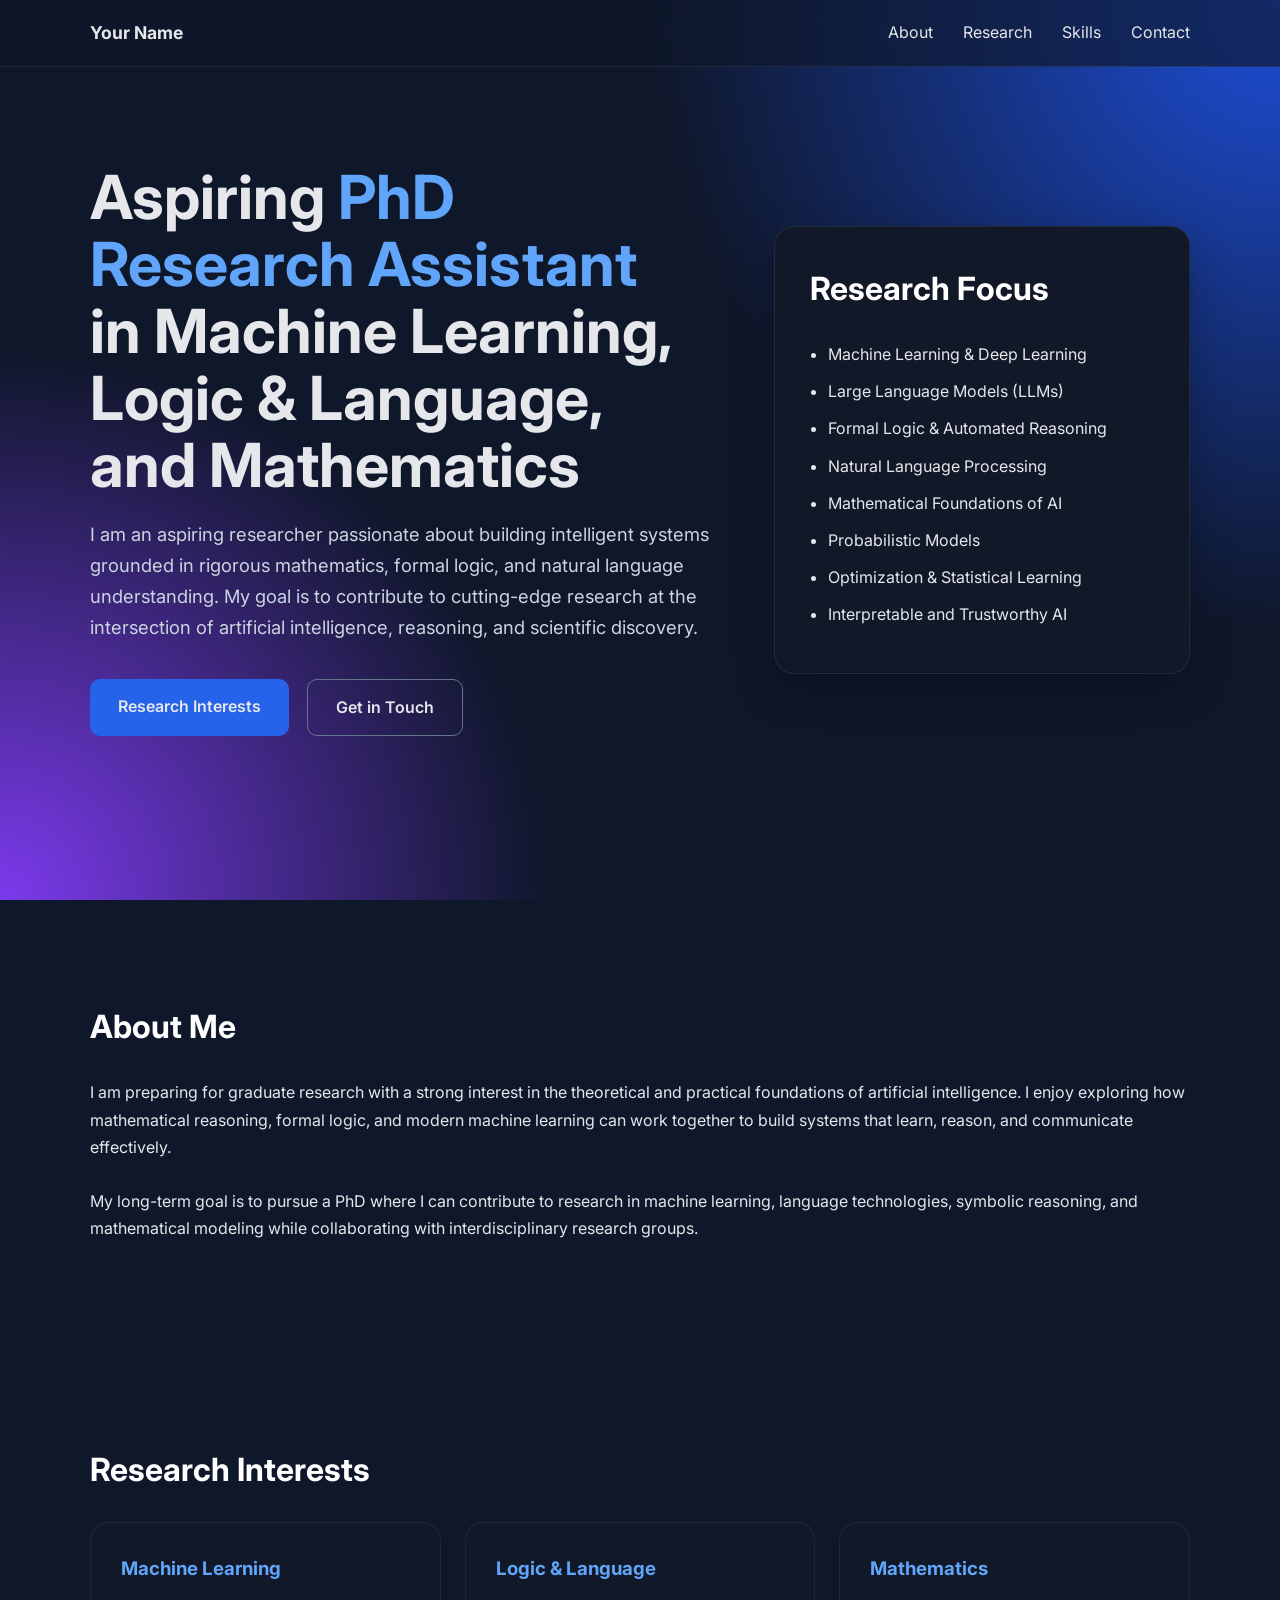
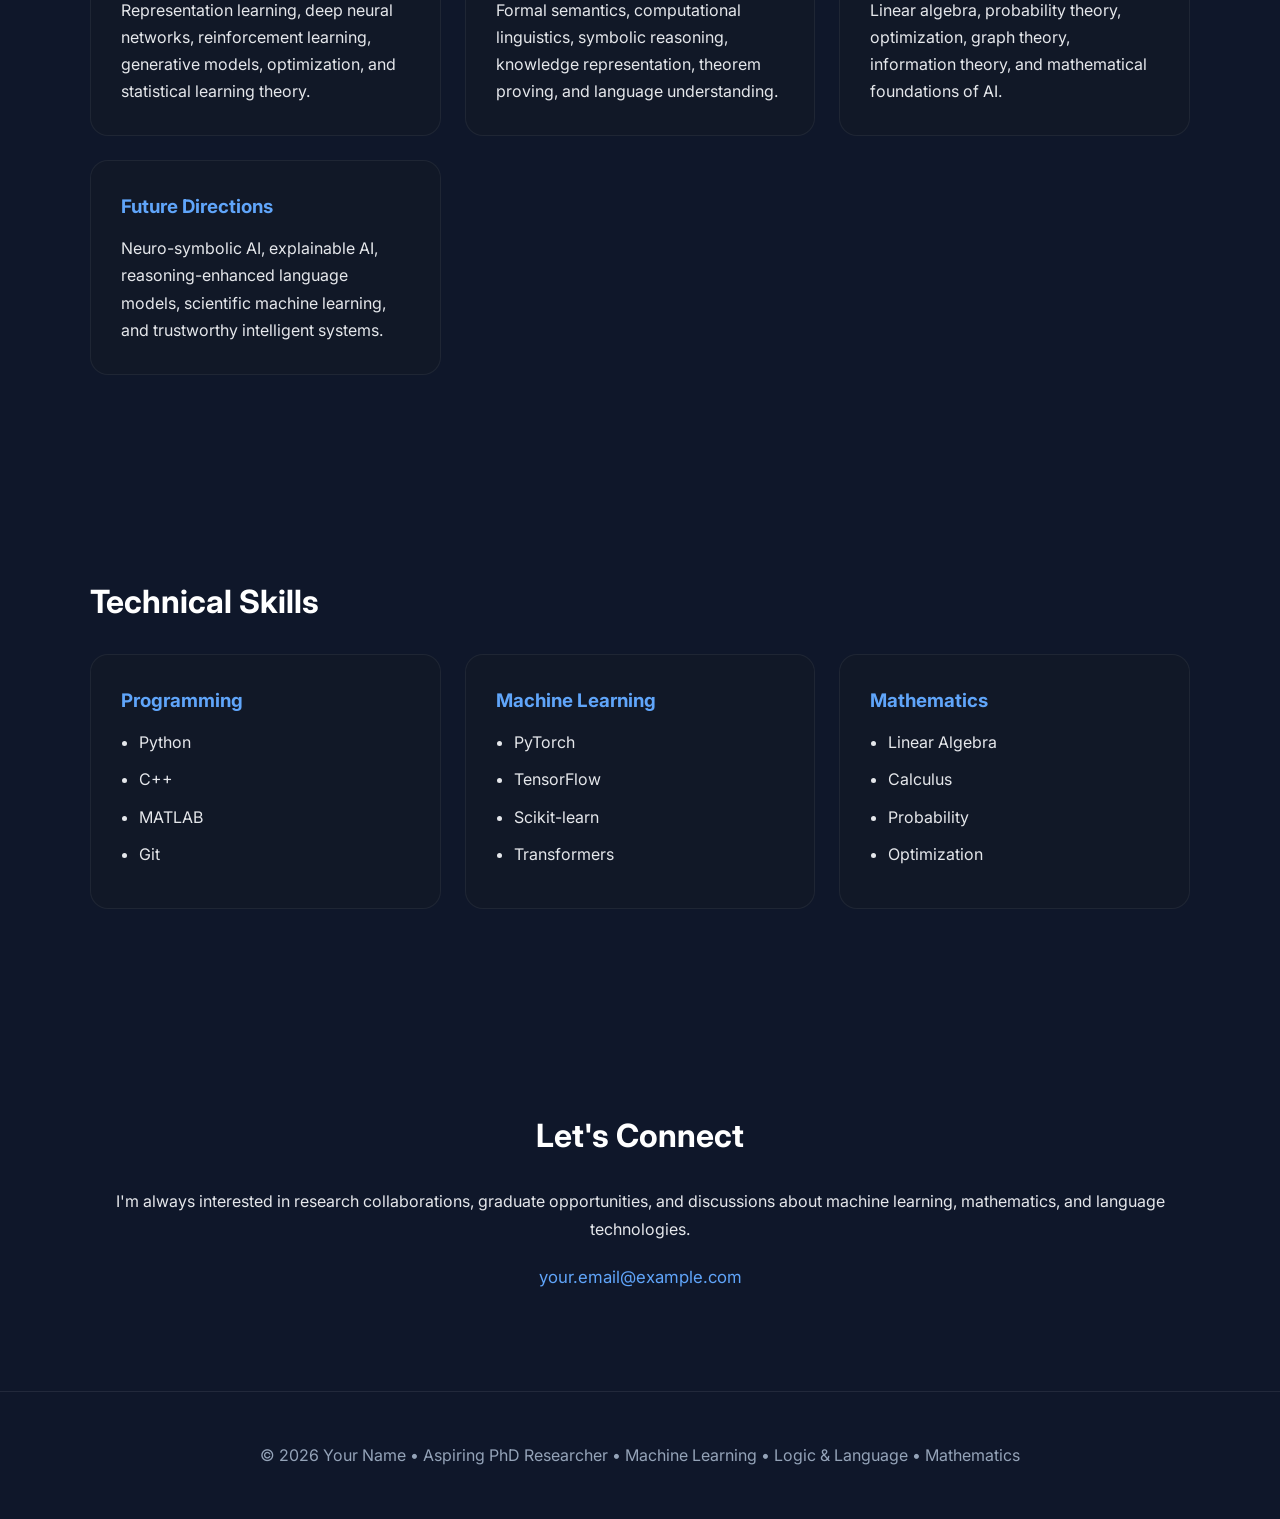
==== index.html @ fc8a48e3 "Create index.html" ====
<!DOCTYPE html> <html lang="en"> <head> <meta charset="UTF-8" /> <meta name="viewport" content="width=device-width, initial-scale=1.0" /> <title>Aspiring PhD Assistant | Machine Learning, Logic & Language, Mathematics</title> <link rel="preconnect" href="https://fonts.googleapis.com"> <link rel="preconnect" href="https://fonts.gstatic.com" crossorigin> <link href="https://fonts.googleapis.com/css2?family=Inter:wght@300;400;500;600;700&display=swap" rel="stylesheet"> <style> *{ margin:0; padding:0; box-sizing:border-box; } html{ scroll-behavior:smooth; } body{ font-family:Inter, sans-serif; background:#0f172a; color:#e5e7eb; line-height:1.7; } a{ text-decoration:none; color:inherit; } .container{ width:min(1100px,90%); margin:auto; } header{ min-height:100vh; display:flex; align-items:center; background: radial-gradient(circle at top right,#1d4ed8 0%,transparent 40%), radial-gradient(circle at bottom left,#7c3aed 0%,transparent 35%), #0f172a; } nav{ position:fixed; top:0; width:100%; backdrop-filter:blur(12px); background:rgba(15,23,42,.65); z-index:999; border-bottom:1px solid rgba(255,255,255,.08); } nav .container{ display:flex; justify-content:space-between; align-items:center; padding:18px 0; } .logo{ font-weight:700; font-size:1.1rem; } .menu{ display:flex; gap:30px; } .menu a:hover{ color:#60a5fa; } .hero{ display:grid; grid-template-columns:1.2fr .8fr; gap:60px; align-items:center; } h1{ font-size:3.8rem; line-height:1.1; margin-bottom:20px; } .highlight{ color:#60a5fa; } .subtitle{ color:#cbd5e1; font-size:1.15rem; max-width:650px; margin-bottom:35px; } .buttons{ display:flex; gap:18px; flex-wrap:wrap; } .btn{ padding:14px 28px; border-radius:10px; font-weight:600; transition:.3s; } .primary{ background:#2563eb; } .primary:hover{ background:#1d4ed8; } .secondary{ border:1px solid #64748b; } .secondary:hover{ background:#1e293b; } .card{ background:#111827; border:1px solid rgba(255,255,255,.08); padding:35px; border-radius:20px; box-shadow:0 15px 40px rgba(0,0,0,.25); } section{ padding:100px 0; } h2{ font-size:2rem; margin-bottom:25px; color:white; } .grid{ display:grid; grid-template-columns:repeat(auto-fit,minmax(260px,1fr)); gap:24px; } .research-card{ background:#111827; padding:30px; border-radius:18px; border:1px solid rgba(255,255,255,.06); transition:.3s; } .research-card:hover{ transform:translateY(-5px); border-color:#2563eb; } .research-card h3{ margin-bottom:12px; color:#60a5fa; } ul{ padding-left:18px; } li{ margin:10px 0; } footer{ padding:50px 0; border-top:1px solid rgba(255,255,255,.08); text-align:center; color:#94a3b8; } .contact{ text-align:center; } .email{ margin-top:20px; display:inline-block; font-size:1.05rem; color:#60a5fa; } @media(max-width:850px){ h1{ font-size:2.7rem; } .hero{ grid-template-columns:1fr; } .menu{ display:none; } } </style> </head> <body> <nav> <div class="container"> <div class="logo">Your Name</div><div class="menu">
  <a href="#about">About</a>
  <a href="#research">Research</a>
  <a href="#skills">Skills</a>
  <a href="#contact">Contact</a>
</div>
</div> </nav> <header> <div class="container hero"> <div> <h1> Aspiring <span class="highlight">PhD Research Assistant</span><br> in Machine Learning, Logic & Language, and Mathematics </h1> <p class="subtitle"> I am an aspiring researcher passionate about building intelligent systems grounded in rigorous mathematics, formal logic, and natural language understanding. My goal is to contribute to cutting-edge research at the intersection of artificial intelligence, reasoning, and scientific discovery. </p> <div class="buttons"> <a href="#research" class="btn primary">Research Interests</a> <a href="#contact" class="btn secondary">Get in Touch</a> </div> </div> <div class="card"> <h2>Research Focus</h2> <ul> <li>Machine Learning & Deep Learning</li> <li>Large Language Models (LLMs)</li> <li>Formal Logic & Automated Reasoning</li> <li>Natural Language Processing</li> <li>Mathematical Foundations of AI</li> <li>Probabilistic Models</li> <li>Optimization & Statistical Learning</li> <li>Interpretable and Trustworthy AI</li> </ul> </div> </div> </header> <section id="about"> <div class="container"> <h2>About Me</h2> <p> I am preparing for graduate research with a strong interest in the theoretical and practical foundations of artificial intelligence. I enjoy exploring how mathematical reasoning, formal logic, and modern machine learning can work together to build systems that learn, reason, and communicate effectively. </p> <br> <p> My long-term goal is to pursue a PhD where I can contribute to research in machine learning, language technologies, symbolic reasoning, and mathematical modeling while collaborating with interdisciplinary research groups. </p> </div> </section> <section id="research"> <div class="container"> <h2>Research Interests</h2> <div class="grid"> <div class="research-card"> <h3>Machine Learning</h3> <p> Representation learning, deep neural networks, reinforcement learning, generative models, optimization, and statistical learning theory. </p> </div> <div class="research-card"> <h3>Logic & Language</h3> <p> Formal semantics, computational linguistics, symbolic reasoning, knowledge representation, theorem proving, and language understanding. </p> </div> <div class="research-card"> <h3>Mathematics</h3> <p> Linear algebra, probability theory, optimization, graph theory, information theory, and mathematical foundations of AI. </p> </div> <div class="research-card"> <h3>Future Directions</h3> <p> Neuro-symbolic AI, explainable AI, reasoning-enhanced language models, scientific machine learning, and trustworthy intelligent systems. </p> </div> </div> </div> </section> <section id="skills"> <div class="container"> <h2>Technical Skills</h2> <div class="grid"> <div class="research-card"> <h3>Programming</h3> <ul> <li>Python</li> <li>C++</li> <li>MATLAB</li> <li>Git</li> </ul> </div> <div class="research-card"> <h3>Machine Learning</h3> <ul> <li>PyTorch</li> <li>TensorFlow</li> <li>Scikit-learn</li> <li>Transformers</li> </ul> </div> <div class="research-card"> <h3>Mathematics</h3> <ul> <li>Linear Algebra</li> <li>Calculus</li> <li>Probability</li> <li>Optimization</li> </ul> </div> </div> </div> </section> <section id="contact"> <div class="container contact"> <h2>Let's Connect</h2> <p> I'm always interested in research collaborations, graduate opportunities, and discussions about machine learning, mathematics, and language technologies. </p> <a class="email" href="mailto:your.email@example.com"> your.email@example.com </a> </div> </section> <footer> <div class="container"> <p> © 2026 Your Name • Aspiring PhD Researcher • Machine Learning • Logic & Language • Mathematics </p> </div> </footer> </body> </html>
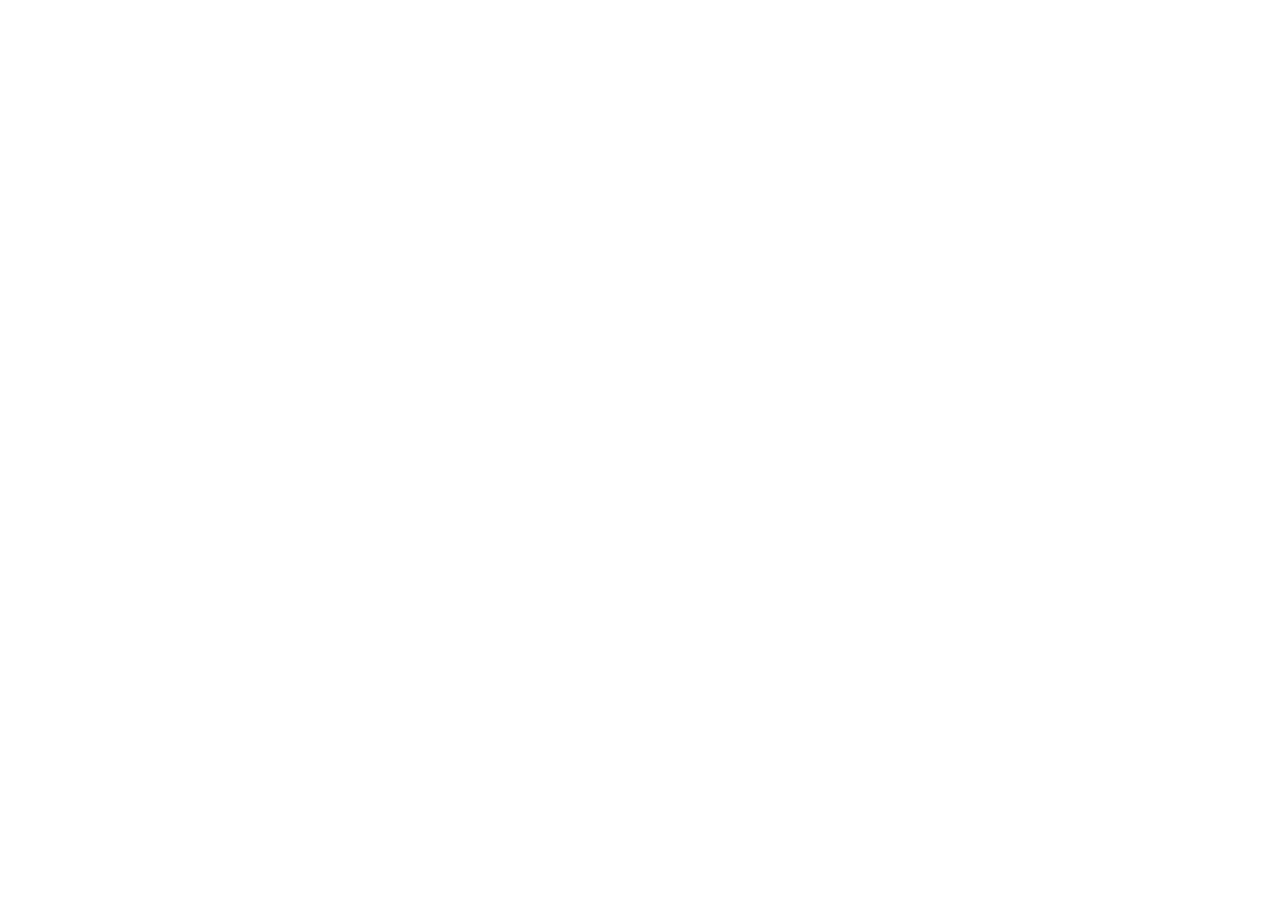
==== commit a232b11b: "Update index.html" ====
--- a/index.html
+++ b/index.html
@@ -1,7 +1,29 @@
-<!DOCTYPE html> <html lang="en"> <head> <meta charset="UTF-8" /> <meta name="viewport" content="width=device-width, initial-scale=1.0" /> <title>Aspiring PhD Assistant | Machine Learning, Logic & Language, Mathematics</title> <link rel="preconnect" href="https://fonts.googleapis.com"> <link rel="preconnect" href="https://fonts.gstatic.com" crossorigin> <link href="https://fonts.googleapis.com/css2?family=Inter:wght@300;400;500;600;700&display=swap" rel="stylesheet"> <style> *{ margin:0; padding:0; box-sizing:border-box; } html{ scroll-behavior:smooth; } body{ font-family:Inter, sans-serif; background:#0f172a; color:#e5e7eb; line-height:1.7; } a{ text-decoration:none; color:inherit; } .container{ width:min(1100px,90%); margin:auto; } header{ min-height:100vh; display:flex; align-items:center; background: radial-gradient(circle at top right,#1d4ed8 0%,transparent 40%), radial-gradient(circle at bottom left,#7c3aed 0%,transparent 35%), #0f172a; } nav{ position:fixed; top:0; width:100%; backdrop-filter:blur(12px); background:rgba(15,23,42,.65); z-index:999; border-bottom:1px solid rgba(255,255,255,.08); } nav .container{ display:flex; justify-content:space-between; align-items:center; padding:18px 0; } .logo{ font-weight:700; font-size:1.1rem; } .menu{ display:flex; gap:30px; } .menu a:hover{ color:#60a5fa; } .hero{ display:grid; grid-template-columns:1.2fr .8fr; gap:60px; align-items:center; } h1{ font-size:3.8rem; line-height:1.1; margin-bottom:20px; } .highlight{ color:#60a5fa; } .subtitle{ color:#cbd5e1; font-size:1.15rem; max-width:650px; margin-bottom:35px; } .buttons{ display:flex; gap:18px; flex-wrap:wrap; } .btn{ padding:14px 28px; border-radius:10px; font-weight:600; transition:.3s; } .primary{ background:#2563eb; } .primary:hover{ background:#1d4ed8; } .secondary{ border:1px solid #64748b; } .secondary:hover{ background:#1e293b; } .card{ background:#111827; border:1px solid rgba(255,255,255,.08); padding:35px; border-radius:20px; box-shadow:0 15px 40px rgba(0,0,0,.25); } section{ padding:100px 0; } h2{ font-size:2rem; margin-bottom:25px; color:white; } .grid{ display:grid; grid-template-columns:repeat(auto-fit,minmax(260px,1fr)); gap:24px; } .research-card{ background:#111827; padding:30px; border-radius:18px; border:1px solid rgba(255,255,255,.06); transition:.3s; } .research-card:hover{ transform:translateY(-5px); border-color:#2563eb; } .research-card h3{ margin-bottom:12px; color:#60a5fa; } ul{ padding-left:18px; } li{ margin:10px 0; } footer{ padding:50px 0; border-top:1px solid rgba(255,255,255,.08); text-align:center; color:#94a3b8; } .contact{ text-align:center; } .email{ margin-top:20px; display:inline-block; font-size:1.05rem; color:#60a5fa; } @media(max-width:850px){ h1{ font-size:2.7rem; } .hero{ grid-template-columns:1fr; } .menu{ display:none; } } </style> </head> <body> <nav> <div class="container"> <div class="logo">Your Name</div><div class="menu">
-  <a href="#about">About</a>
-  <a href="#research">Research</a>
-  <a href="#skills">Skills</a>
-  <a href="#contact">Contact</a>
-</div>
-</div> </nav> <header> <div class="container hero"> <div> <h1> Aspiring <span class="highlight">PhD Research Assistant</span><br> in Machine Learning, Logic & Language, and Mathematics </h1> <p class="subtitle"> I am an aspiring researcher passionate about building intelligent systems grounded in rigorous mathematics, formal logic, and natural language understanding. My goal is to contribute to cutting-edge research at the intersection of artificial intelligence, reasoning, and scientific discovery. </p> <div class="buttons"> <a href="#research" class="btn primary">Research Interests</a> <a href="#contact" class="btn secondary">Get in Touch</a> </div> </div> <div class="card"> <h2>Research Focus</h2> <ul> <li>Machine Learning & Deep Learning</li> <li>Large Language Models (LLMs)</li> <li>Formal Logic & Automated Reasoning</li> <li>Natural Language Processing</li> <li>Mathematical Foundations of AI</li> <li>Probabilistic Models</li> <li>Optimization & Statistical Learning</li> <li>Interpretable and Trustworthy AI</li> </ul> </div> </div> </header> <section id="about"> <div class="container"> <h2>About Me</h2> <p> I am preparing for graduate research with a strong interest in the theoretical and practical foundations of artificial intelligence. I enjoy exploring how mathematical reasoning, formal logic, and modern machine learning can work together to build systems that learn, reason, and communicate effectively. </p> <br> <p> My long-term goal is to pursue a PhD where I can contribute to research in machine learning, language technologies, symbolic reasoning, and mathematical modeling while collaborating with interdisciplinary research groups. </p> </div> </section> <section id="research"> <div class="container"> <h2>Research Interests</h2> <div class="grid"> <div class="research-card"> <h3>Machine Learning</h3> <p> Representation learning, deep neural networks, reinforcement learning, generative models, optimization, and statistical learning theory. </p> </div> <div class="research-card"> <h3>Logic & Language</h3> <p> Formal semantics, computational linguistics, symbolic reasoning, knowledge representation, theorem proving, and language understanding. </p> </div> <div class="research-card"> <h3>Mathematics</h3> <p> Linear algebra, probability theory, optimization, graph theory, information theory, and mathematical foundations of AI. </p> </div> <div class="research-card"> <h3>Future Directions</h3> <p> Neuro-symbolic AI, explainable AI, reasoning-enhanced language models, scientific machine learning, and trustworthy intelligent systems. </p> </div> </div> </div> </section> <section id="skills"> <div class="container"> <h2>Technical Skills</h2> <div class="grid"> <div class="research-card"> <h3>Programming</h3> <ul> <li>Python</li> <li>C++</li> <li>MATLAB</li> <li>Git</li> </ul> </div> <div class="research-card"> <h3>Machine Learning</h3> <ul> <li>PyTorch</li> <li>TensorFlow</li> <li>Scikit-learn</li> <li>Transformers</li> </ul> </div> <div class="research-card"> <h3>Mathematics</h3> <ul> <li>Linear Algebra</li> <li>Calculus</li> <li>Probability</li> <li>Optimization</li> </ul> </div> </div> </div> </section> <section id="contact"> <div class="container contact"> <h2>Let's Connect</h2> <p> I'm always interested in research collaborations, graduate opportunities, and discussions about machine learning, mathematics, and language technologies. </p> <a class="email" href="mailto:your.email@example.com"> your.email@example.com </a> </div> </section> <footer> <div class="container"> <p> © 2026 Your Name • Aspiring PhD Researcher • Machine Learning • Logic & Language • Mathematics </p> </div> </footer> </body> </html>
+<!DOCTYPE html>
+<html lang="en">
+<head>
+    <meta charset="UTF-8">
+    <meta name="viewport" content="width=device-width, initial-scale=1.0">
+    <title>Your Name | Machine Learning Research</title>
+
+    <link rel="stylesheet" href="styles.css">
+
+    <script type="module" src="app.js"></script>
+</head>
+<body>
+
+<site-header></site-header>
+
+<hero-section></hero-section>
+
+<about-section></about-section>
+
+<research-section></research-section>
+
+<skills-section></skills-section>
+
+<contact-section></contact-section>
+
+<site-footer></site-footer>
+
+</body>
+</html>
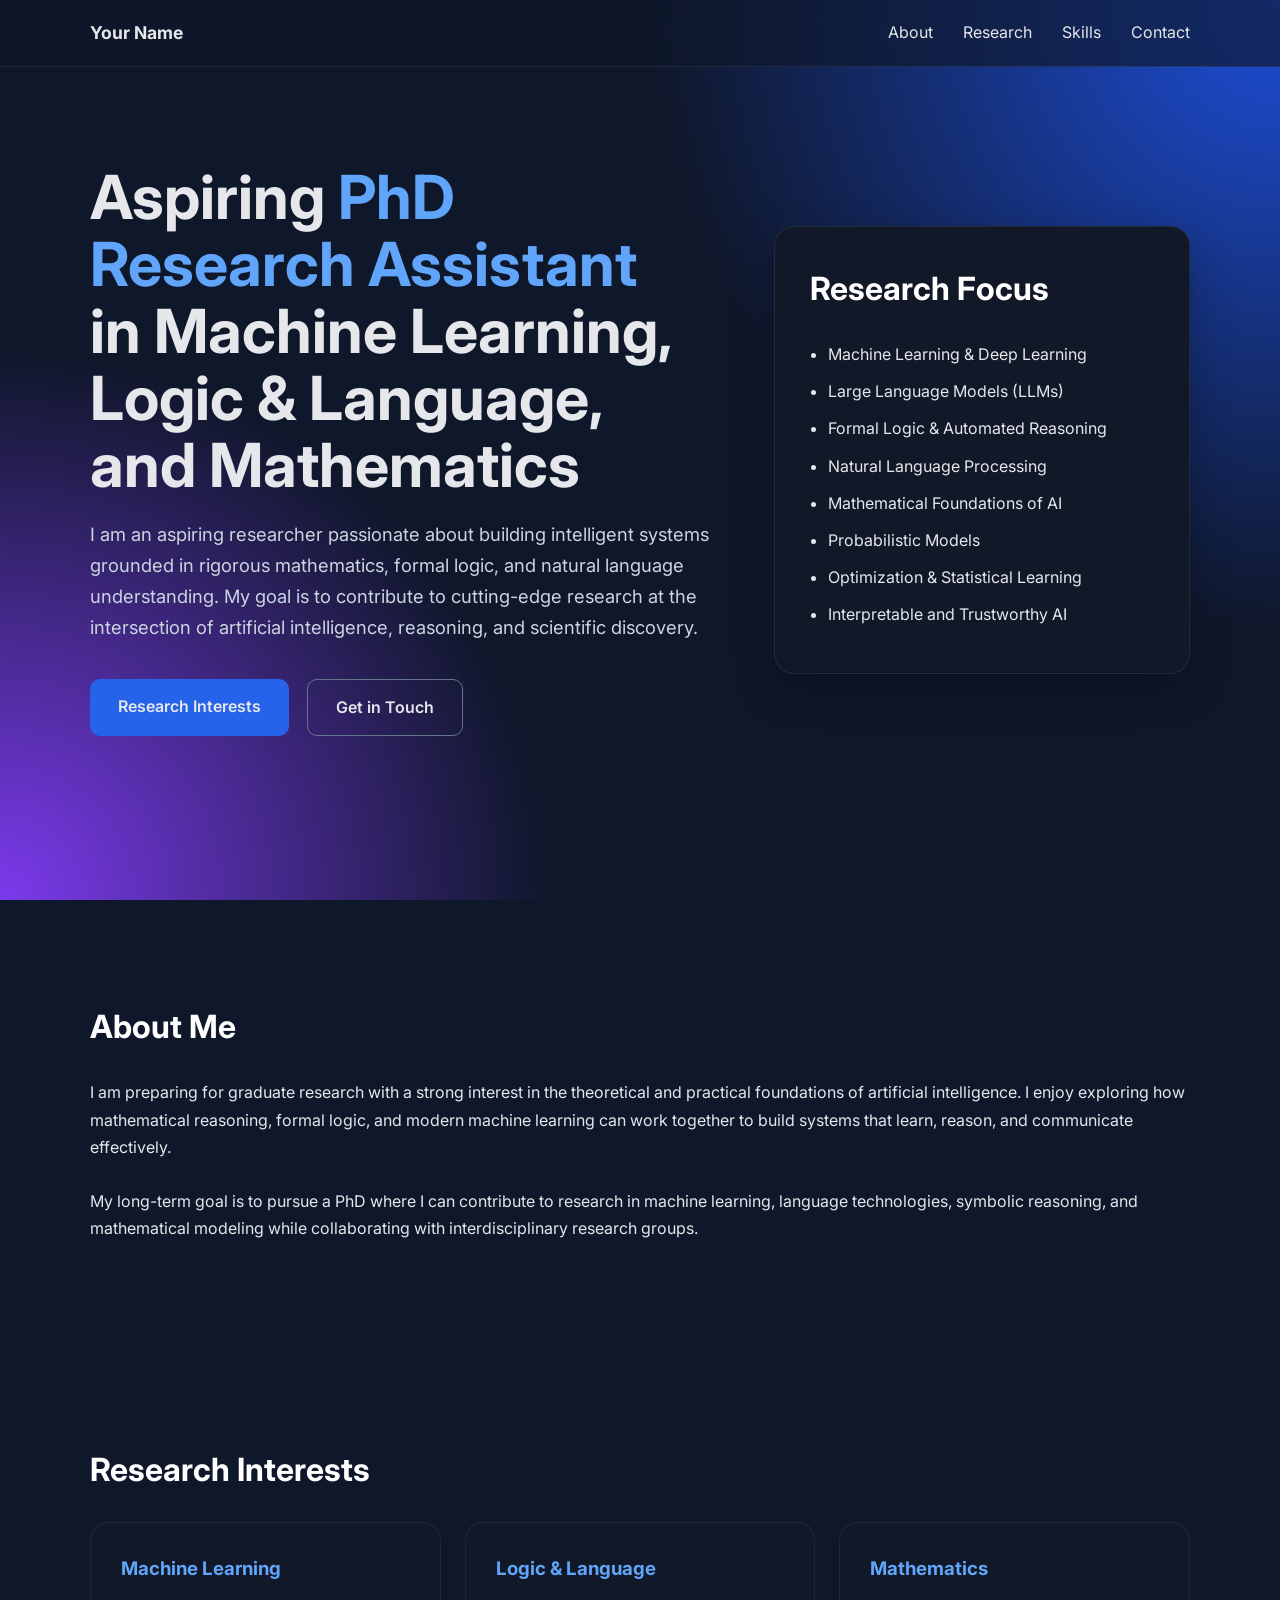
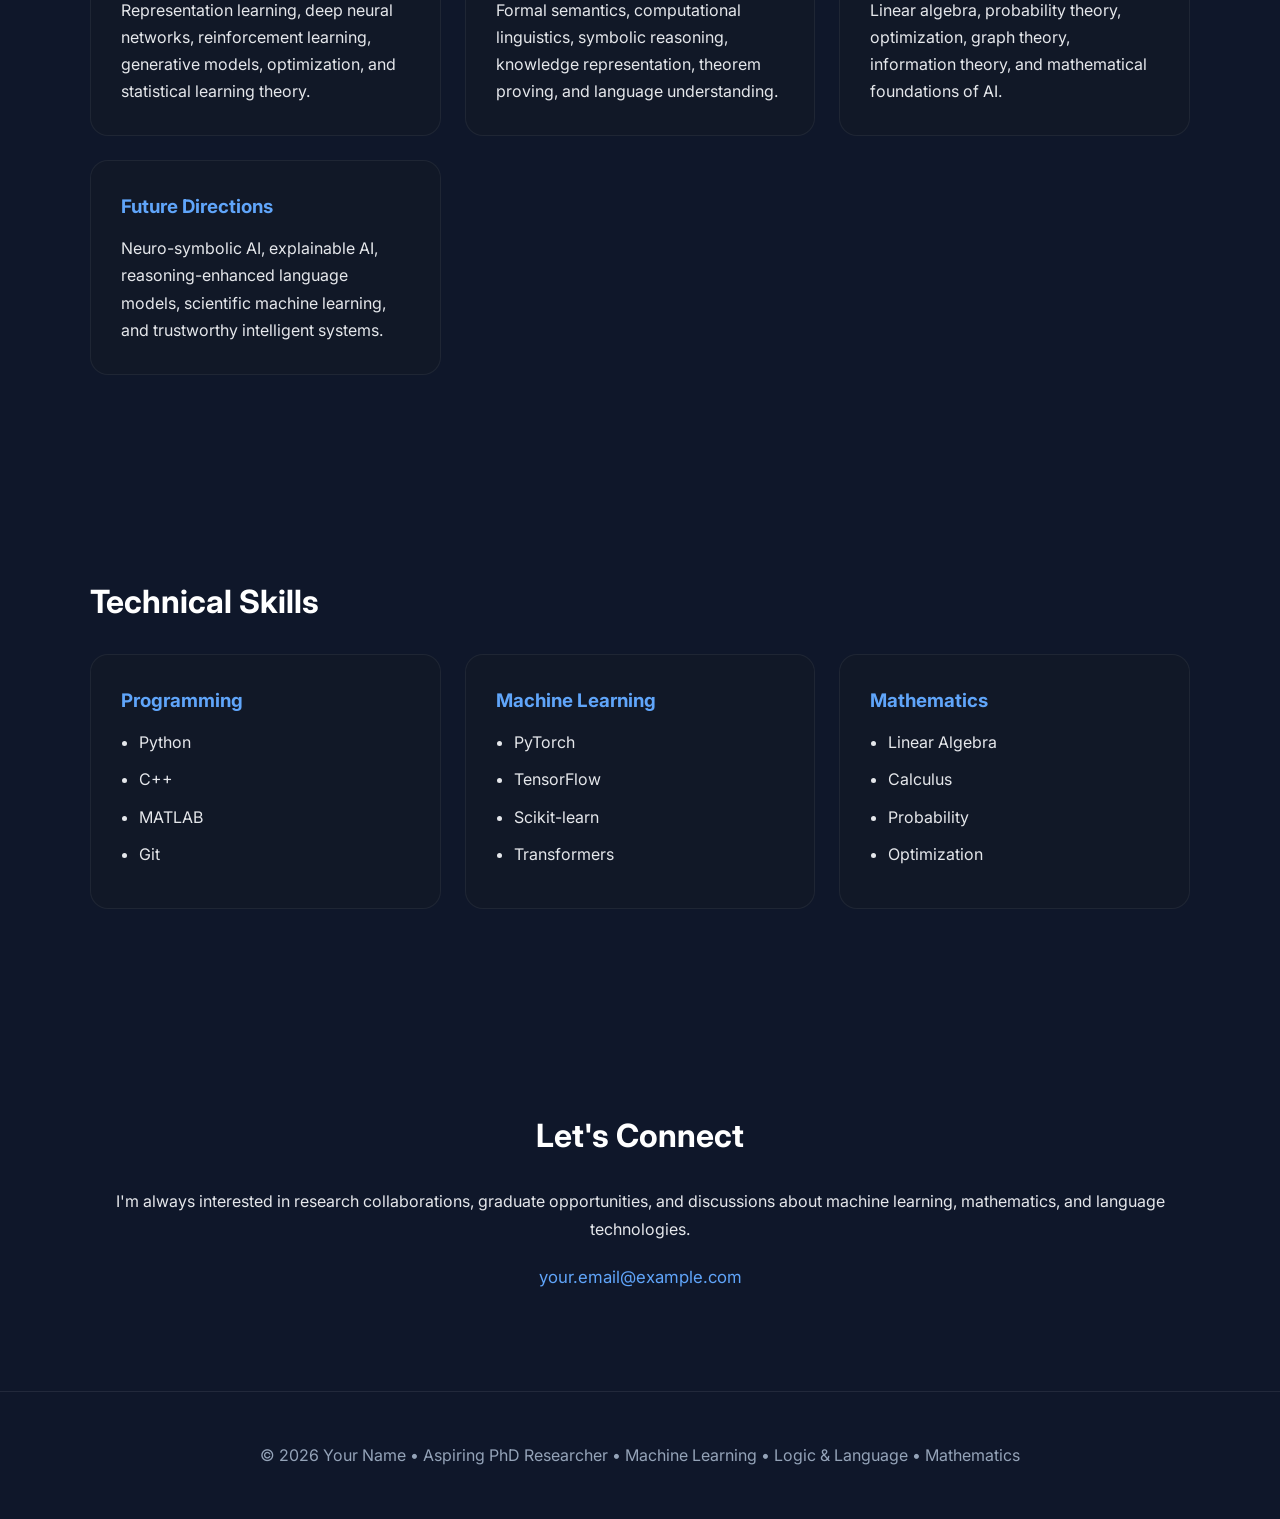
==== commit 4cd4f38e: "Update index.html" ====
--- a/index.html
+++ b/index.html
@@ -1,29 +1,7 @@
-<!DOCTYPE html>
-<html lang="en">
-<head>
-    <meta charset="UTF-8">
-    <meta name="viewport" content="width=device-width, initial-scale=1.0">
-    <title>Your Name | Machine Learning Research</title>
-
-    <link rel="stylesheet" href="styles.css">
-
-    <script type="module" src="app.js"></script>
-</head>
-<body>
-
-<site-header></site-header>
-
-<hero-section></hero-section>
-
-<about-section></about-section>
-
-<research-section></research-section>
-
-<skills-section></skills-section>
-
-<contact-section></contact-section>
-
-<site-footer></site-footer>
-
-</body>
-</html>
+<!DOCTYPE html> <html lang="en"> <head> <meta charset="UTF-8" /> <meta name="viewport" content="width=device-width, initial-scale=1.0" /> <title>Aspiring PhD Assistant | Machine Learning, Logic & Language, Mathematics</title> <link rel="preconnect" href="https://fonts.googleapis.com"> <link rel="preconnect" href="https://fonts.gstatic.com" crossorigin> <link href="https://fonts.googleapis.com/css2?family=Inter:wght@300;400;500;600;700&display=swap" rel="stylesheet"> <style> *{ margin:0; padding:0; box-sizing:border-box; } html{ scroll-behavior:smooth; } body{ font-family:Inter, sans-serif; background:#0f172a; color:#e5e7eb; line-height:1.7; } a{ text-decoration:none; color:inherit; } .container{ width:min(1100px,90%); margin:auto; } header{ min-height:100vh; display:flex; align-items:center; background: radial-gradient(circle at top right,#1d4ed8 0%,transparent 40%), radial-gradient(circle at bottom left,#7c3aed 0%,transparent 35%), #0f172a; } nav{ position:fixed; top:0; width:100%; backdrop-filter:blur(12px); background:rgba(15,23,42,.65); z-index:999; border-bottom:1px solid rgba(255,255,255,.08); } nav .container{ display:flex; justify-content:space-between; align-items:center; padding:18px 0; } .logo{ font-weight:700; font-size:1.1rem; } .menu{ display:flex; gap:30px; } .menu a:hover{ color:#60a5fa; } .hero{ display:grid; grid-template-columns:1.2fr .8fr; gap:60px; align-items:center; } h1{ font-size:3.8rem; line-height:1.1; margin-bottom:20px; } .highlight{ color:#60a5fa; } .subtitle{ color:#cbd5e1; font-size:1.15rem; max-width:650px; margin-bottom:35px; } .buttons{ display:flex; gap:18px; flex-wrap:wrap; } .btn{ padding:14px 28px; border-radius:10px; font-weight:600; transition:.3s; } .primary{ background:#2563eb; } .primary:hover{ background:#1d4ed8; } .secondary{ border:1px solid #64748b; } .secondary:hover{ background:#1e293b; } .card{ background:#111827; border:1px solid rgba(255,255,255,.08); padding:35px; border-radius:20px; box-shadow:0 15px 40px rgba(0,0,0,.25); } section{ padding:100px 0; } h2{ font-size:2rem; margin-bottom:25px; color:white; } .grid{ display:grid; grid-template-columns:repeat(auto-fit,minmax(260px,1fr)); gap:24px; } .research-card{ background:#111827; padding:30px; border-radius:18px; border:1px solid rgba(255,255,255,.06); transition:.3s; } .research-card:hover{ transform:translateY(-5px); border-color:#2563eb; } .research-card h3{ margin-bottom:12px; color:#60a5fa; } ul{ padding-left:18px; } li{ margin:10px 0; } footer{ padding:50px 0; border-top:1px solid rgba(255,255,255,.08); text-align:center; color:#94a3b8; } .contact{ text-align:center; } .email{ margin-top:20px; display:inline-block; font-size:1.05rem; color:#60a5fa; } @media(max-width:850px){ h1{ font-size:2.7rem; } .hero{ grid-template-columns:1fr; } .menu{ display:none; } } </style> </head> <body> <nav> <div class="container"> <div class="logo">Your Name</div><div class="menu">
+  <a href="#about">About</a>
+  <a href="#research">Research</a>
+  <a href="#skills">Skills</a>
+  <a href="#contact">Contact</a>
+</div>
+</div> </nav> <header> <div class="container hero"> <div> <h1> Aspiring <span class="highlight">PhD Research Assistant</span><br> in Machine Learning, Logic & Language, and Mathematics </h1> <p class="subtitle"> I am an aspiring researcher passionate about building intelligent systems grounded in rigorous mathematics, formal logic, and natural language understanding. My goal is to contribute to cutting-edge research at the intersection of artificial intelligence, reasoning, and scientific discovery. </p> <div class="buttons"> <a href="#research" class="btn primary">Research Interests</a> <a href="#contact" class="btn secondary">Get in Touch</a> </div> </div> <div class="card"> <h2>Research Focus</h2> <ul> <li>Machine Learning & Deep Learning</li> <li>Large Language Models (LLMs)</li> <li>Formal Logic & Automated Reasoning</li> <li>Natural Language Processing</li> <li>Mathematical Foundations of AI</li> <li>Probabilistic Models</li> <li>Optimization & Statistical Learning</li> <li>Interpretable and Trustworthy AI</li> </ul> </div> </div> </header> <section id="about"> <div class="container"> <h2>About Me</h2> <p> I am preparing for graduate research with a strong interest in the theoretical and practical foundations of artificial intelligence. I enjoy exploring how mathematical reasoning, formal logic, and modern machine learning can work together to build systems that learn, reason, and communicate effectively. </p> <br> <p> My long-term goal is to pursue a PhD where I can contribute to research in machine learning, language technologies, symbolic reasoning, and mathematical modeling while collaborating with interdisciplinary research groups. </p> </div> </section> <section id="research"> <div class="container"> <h2>Research Interests</h2> <div class="grid"> <div class="research-card"> <h3>Machine Learning</h3> <p> Representation learning, deep neural networks, reinforcement learning, generative models, optimization, and statistical learning theory. </p> </div> <div class="research-card"> <h3>Logic & Language</h3> <p> Formal semantics, computational linguistics, symbolic reasoning, knowledge representation, theorem proving, and language understanding. </p> </div> <div class="research-card"> <h3>Mathematics</h3> <p> Linear algebra, probability theory, optimization, graph theory, information theory, and mathematical foundations of AI. </p> </div> <div class="research-card"> <h3>Future Directions</h3> <p> Neuro-symbolic AI, explainable AI, reasoning-enhanced language models, scientific machine learning, and trustworthy intelligent systems. </p> </div> </div> </div> </section> <section id="skills"> <div class="container"> <h2>Technical Skills</h2> <div class="grid"> <div class="research-card"> <h3>Programming</h3> <ul> <li>Python</li> <li>C++</li> <li>MATLAB</li> <li>Git</li> </ul> </div> <div class="research-card"> <h3>Machine Learning</h3> <ul> <li>PyTorch</li> <li>TensorFlow</li> <li>Scikit-learn</li> <li>Transformers</li> </ul> </div> <div class="research-card"> <h3>Mathematics</h3> <ul> <li>Linear Algebra</li> <li>Calculus</li> <li>Probability</li> <li>Optimization</li> </ul> </div> </div> </div> </section> <section id="contact"> <div class="container contact"> <h2>Let's Connect</h2> <p> I'm always interested in research collaborations, graduate opportunities, and discussions about machine learning, mathematics, and language technologies. </p> <a class="email" href="mailto:your.email@example.com"> your.email@example.com </a> </div> </section> <footer> <div class="container"> <p> © 2026 Your Name • Aspiring PhD Researcher • Machine Learning • Logic & Language • Mathematics </p> </div> </footer> </body> </html>
